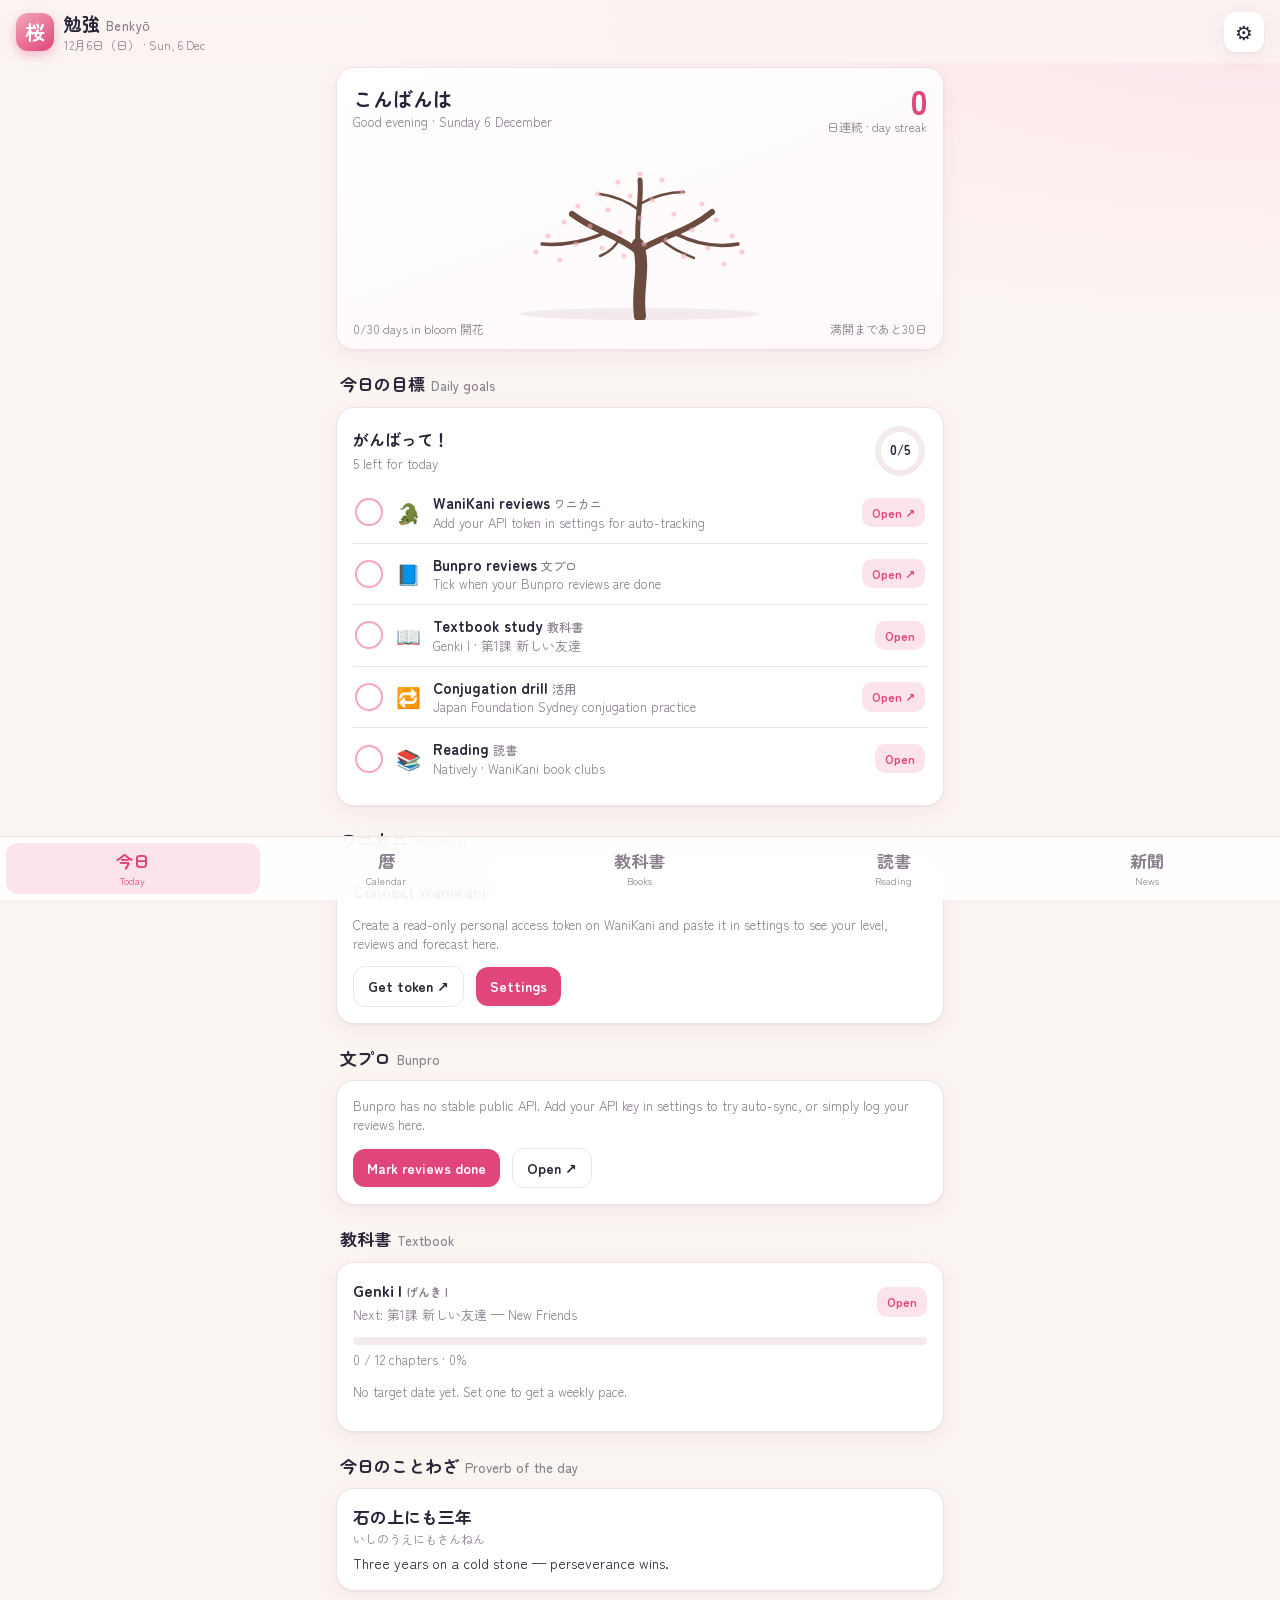
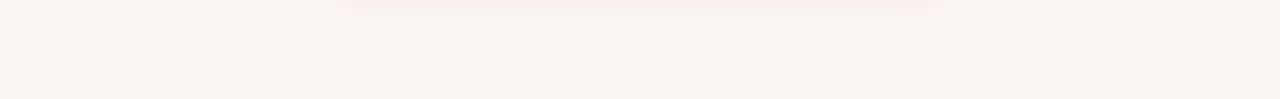
==== index.html @ b080b716 "Add sakura-themed Japanese study planner PWA Tracks WaniKani (API v2), Bunpro (legacy key, manual fa" ====
<!doctype html>
<html lang="en">
<head>
  <meta charset="utf-8">
  <meta name="viewport" content="width=device-width, initial-scale=1, viewport-fit=cover">
  <title>勉強 Benkyō</title>
  <meta name="description" content="Japanese study planner: WaniKani, Bunpro, Genki, Quartet, reading and news.">
  <meta name="theme-color" content="#fbf5f2" media="(prefers-color-scheme: light)">
  <meta name="theme-color" content="#15131f" media="(prefers-color-scheme: dark)">
  <meta name="apple-mobile-web-app-capable" content="yes">
  <meta name="mobile-web-app-capable" content="yes">
  <meta name="apple-mobile-web-app-status-bar-style" content="black-translucent">
  <meta name="apple-mobile-web-app-title" content="勉強">
  <link rel="manifest" href="manifest.webmanifest">
  <link rel="apple-touch-icon" href="icons/apple-touch-icon.png">
  <link rel="icon" href="icons/icon-192.png">
  <link rel="preconnect" href="https://fonts.googleapis.com">
  <link rel="preconnect" href="https://fonts.gstatic.com" crossorigin>
  <link rel="stylesheet" href="https://fonts.googleapis.com/css2?family=Zen+Maru+Gothic:wght@400;500;700&display=swap">
  <link rel="stylesheet" href="css/style.css">
</head>
<body>
  <header class="topbar">
    <div class="brand">
      <span class="brand-mark">桜</span>
      <div>
        <div class="brand-title">勉強 <small>Benkyō</small></div>
        <div class="brand-date" id="today-label"></div>
      </div>
    </div>
    <button class="icon-btn" data-action="open-settings" aria-label="Settings 設定">⚙︎</button>
  </header>

  <main id="view" tabindex="-1"></main>

  <nav class="tabbar" aria-label="Sections">
    <button data-tab="today"><span class="tab-ja">今日</span><span class="tab-en">Today</span></button>
    <button data-tab="calendar"><span class="tab-ja">暦</span><span class="tab-en">Calendar</span></button>
    <button data-tab="books"><span class="tab-ja">教科書</span><span class="tab-en">Books</span></button>
    <button data-tab="reading"><span class="tab-ja">読書</span><span class="tab-en">Reading</span></button>
    <button data-tab="news"><span class="tab-ja">新聞</span><span class="tab-en">News</span></button>
  </nav>

  <div class="sheet-backdrop" id="sheet-backdrop" hidden></div>
  <section class="sheet" id="sheet" hidden aria-modal="true" role="dialog"></section>
  <div class="toast" id="toast" hidden></div>

  <script type="module" src="js/app.js"></script>
</body>
</html>
---- css/style.css ----
/* 桜 theme — washi paper, cherry blossom pinks, indigo ink, vermilion accents. */

:root {
  --bg: #fbf5f2;
  --bg-grad: radial-gradient(120% 60% at 100% 0%, #fde4ea 0%, rgba(253, 228, 234, 0) 60%);
  --card: #ffffff;
  --card-2: #fff8f9;
  --ink: #2a2438;
  --muted: #8a7f8d;
  --line: #f1e2e6;
  --sakura: #f4a7b9;
  --sakura-deep: #e0457b;
  --sakura-soft: #fde4ea;
  --ai: #2f3e75;
  --matcha: #6f9a5b;
  --shu: #d9483b;
  --gold: #c9973f;
  --heat-0: #f3eaec;
  --heat-1: #fbd3dd;
  --heat-2: #f6a9bc;
  --heat-3: #ec7096;
  --heat-4: #c93a6b;
  --shadow: 0 1px 2px rgba(80, 30, 50, 0.05), 0 6px 20px rgba(160, 60, 100, 0.07);
  --radius: 18px;
  --font: 'Zen Maru Gothic', 'Hiragino Maru Gothic ProN', 'Hiragino Sans', -apple-system, system-ui, sans-serif;
  color-scheme: light;
}

@media (prefers-color-scheme: dark) {
  :root:not([data-theme='light']) {
    --bg: #15131f;
    --bg-grad: radial-gradient(120% 60% at 100% 0%, #3a2135 0%, rgba(58, 33, 53, 0) 60%);
    --card: #211d2e;
    --card-2: #282336;
    --ink: #f4eef2;
    --muted: #a69bb0;
    --line: #322b42;
    --sakura-soft: #3d2537;
    --ai: #8ea0e6;
    --heat-0: #2a2538;
    --heat-1: #4f2c45;
    --heat-2: #7e3a62;
    --heat-3: #b84a7f;
    --heat-4: #f07aa6;
    --shadow: 0 1px 2px rgba(0, 0, 0, 0.3), 0 8px 24px rgba(0, 0, 0, 0.25);
    color-scheme: dark;
  }
}

:root[data-theme='dark'] {
  --bg: #15131f;
  --bg-grad: radial-gradient(120% 60% at 100% 0%, #3a2135 0%, rgba(58, 33, 53, 0) 60%);
  --card: #211d2e;
  --card-2: #282336;
  --ink: #f4eef2;
  --muted: #a69bb0;
  --line: #322b42;
  --sakura-soft: #3d2537;
  --ai: #8ea0e6;
  --heat-0: #2a2538;
  --heat-1: #4f2c45;
  --heat-2: #7e3a62;
  --heat-3: #b84a7f;
  --heat-4: #f07aa6;
  --shadow: 0 1px 2px rgba(0, 0, 0, 0.3), 0 8px 24px rgba(0, 0, 0, 0.25);
  color-scheme: dark;
}

* { box-sizing: border-box; -webkit-tap-highlight-color: transparent; }

html, body { margin: 0; }

body {
  font-family: var(--font);
  background: var(--bg-grad), var(--bg);
  background-attachment: fixed;
  color: var(--ink);
  min-height: 100vh;
  min-height: 100dvh;
  -webkit-font-smoothing: antialiased;
  line-height: 1.45;
}

a { color: var(--sakura-deep); text-decoration: none; }
button { font: inherit; color: inherit; }
input, select, textarea { font: inherit; color: var(--ink); }

/* ---------- top bar ---------- */

.topbar {
  position: sticky;
  top: 0;
  z-index: 10;
  display: flex;
  align-items: center;
  justify-content: space-between;
  padding: calc(env(safe-area-inset-top) + 10px) 16px 10px;
  background: color-mix(in srgb, var(--bg) 82%, transparent);
  backdrop-filter: saturate(1.4) blur(14px);
  -webkit-backdrop-filter: saturate(1.4) blur(14px);
}

.brand { display: flex; align-items: center; gap: 10px; }
.brand-mark {
  display: grid; place-items: center;
  width: 38px; height: 38px; border-radius: 12px;
  background: linear-gradient(145deg, var(--sakura), var(--sakura-deep));
  color: #fff; font-weight: 700; font-size: 20px;
  box-shadow: 0 4px 12px rgba(224, 69, 123, 0.35);
}
.brand-title { font-weight: 700; font-size: 18px; letter-spacing: 0.02em; }
.brand-title small { font-weight: 500; color: var(--muted); font-size: 13px; }
.brand-date { font-size: 12px; color: var(--muted); }

.icon-btn {
  border: 0; background: var(--card); width: 40px; height: 40px; border-radius: 12px;
  font-size: 20px; box-shadow: var(--shadow); cursor: pointer;
}

/* ---------- layout ---------- */

main {
  padding: 4px 16px calc(env(safe-area-inset-bottom) + 96px);
  max-width: 640px;
  margin: 0 auto;
  outline: none;
}

.section-title {
  display: flex; align-items: baseline; justify-content: space-between; gap: 8px;
  margin: 22px 4px 10px; font-size: 15px; font-weight: 700;
}
.section-title .ja { font-size: 17px; }
.section-title .en { color: var(--muted); font-weight: 500; font-size: 13px; margin-left: 6px; }

.card {
  background: var(--card);
  border-radius: var(--radius);
  box-shadow: var(--shadow);
  padding: 16px;
  margin-bottom: 12px;
  border: 1px solid var(--line);
}
.card h3 { margin: 0 0 4px; font-size: 16px; }
.card .sub { color: var(--muted); font-size: 13px; }

.row { display: flex; align-items: center; gap: 12px; }
.row.between { justify-content: space-between; }
.grow { flex: 1; min-width: 0; }
.muted { color: var(--muted); }
.small { font-size: 12px; }
.center { text-align: center; }
.hidden { display: none !important; }

.btn {
  display: inline-flex; align-items: center; justify-content: center; gap: 6px;
  border: 0; border-radius: 12px; padding: 9px 14px; cursor: pointer;
  background: var(--sakura-soft); color: var(--sakura-deep); font-weight: 700; font-size: 14px;
}
.btn.primary { background: var(--sakura-deep); color: #fff; }
.btn.ghost { background: transparent; border: 1px solid var(--line); color: var(--ink); }
.btn.small { padding: 6px 10px; font-size: 12px; border-radius: 10px; }
.btn.danger { background: transparent; color: var(--shu); border: 1px solid var(--line); }

.pill {
  display: inline-flex; align-items: center; gap: 4px; padding: 3px 9px;
  border-radius: 999px; background: var(--sakura-soft); color: var(--sakura-deep);
  font-size: 12px; font-weight: 700;
}
.pill.ok { background: color-mix(in srgb, var(--matcha) 18%, transparent); color: var(--matcha); }
.pill.warn { background: color-mix(in srgb, var(--shu) 15%, transparent); color: var(--shu); }
.pill.ai { background: color-mix(in srgb, var(--ai) 15%, transparent); color: var(--ai); }

.bar { height: 8px; border-radius: 99px; background: var(--heat-0); overflow: hidden; }
.bar > span { display: block; height: 100%; border-radius: 99px; background: linear-gradient(90deg, var(--sakura), var(--sakura-deep)); transition: width 0.4s; }

.empty { text-align: center; color: var(--muted); padding: 18px 8px; font-size: 14px; }

/* ---------- hero (tree + streak) ---------- */

.hero {
  position: relative; overflow: hidden;
  background: linear-gradient(160deg, var(--card) 0%, var(--card-2) 100%);
  padding: 16px 16px 12px;
}
.hero-top { display: flex; justify-content: space-between; align-items: flex-start; gap: 12px; }
.greeting { font-size: 20px; font-weight: 700; }
.greeting-en { color: var(--muted); font-size: 13px; }
.streak { text-align: right; }
.streak-num { font-size: 34px; font-weight: 700; color: var(--sakura-deep); line-height: 1; }
.streak-label { font-size: 12px; color: var(--muted); }
.tree-wrap { position: relative; height: 180px; margin-top: 4px; }
.tree-wrap svg { width: 100%; height: 100%; }
.bloom { transform-box: fill-box; transform-origin: center; animation: pop 0.5s ease-out both; }
@keyframes pop { from { transform: scale(0); } to { transform: scale(1); } }
.petal { position: absolute; top: -10px; font-size: 14px; opacity: 0; animation: fall linear infinite backwards; pointer-events: none; }
@keyframes fall {
  0% { transform: translate(0, 0) rotate(0deg); opacity: 0; }
  10% { opacity: 0.9; }
  100% { transform: translate(-40px, 200px) rotate(260deg); opacity: 0; }
}
.tree-caption { display: flex; justify-content: space-between; font-size: 12px; color: var(--muted); }

.proverb { font-size: 14px; }
.proverb .jp { font-size: 17px; font-weight: 700; }

/* ---------- goals ---------- */

.goal {
  display: flex; align-items: center; gap: 12px; padding: 10px 2px;
  border-bottom: 1px solid var(--line);
}
.goal:last-child { border-bottom: 0; }
.check {
  flex: none; width: 28px; height: 28px; border-radius: 50%;
  border: 2px solid var(--sakura); background: transparent; cursor: pointer;
  display: grid; place-items: center; color: #fff; font-size: 15px; transition: all 0.2s;
}
.check.on { background: var(--sakura-deep); border-color: var(--sakura-deep); }
.goal-icon { font-size: 20px; width: 26px; text-align: center; }
.goal-name { font-weight: 700; font-size: 15px; }
.goal-name .ja { color: var(--muted); font-weight: 500; font-size: 12px; margin-left: 4px; }
.goal.done .goal-name { text-decoration: line-through; text-decoration-color: var(--sakura); opacity: 0.75; }
.goal-open { font-size: 12px; padding: 6px 10px; }

.ring { width: 54px; height: 54px; }
.ring circle { fill: none; stroke-width: 6; }
.ring .track { stroke: var(--heat-0); }
.ring .val { stroke: var(--sakura-deep); stroke-linecap: round; transition: stroke-dashoffset 0.4s; }
.ring text { font-size: 13px; font-weight: 700; fill: var(--ink); }

/* ---------- stats ---------- */

.stats { display: grid; grid-template-columns: repeat(3, 1fr); gap: 8px; margin-top: 12px; }
.stat { background: var(--card-2); border-radius: 14px; padding: 10px; text-align: center; border: 1px solid var(--line); }
.stat b { display: block; font-size: 22px; }
.stat span { font-size: 11px; color: var(--muted); }

.forecast { display: flex; align-items: flex-end; gap: 2px; height: 46px; margin-top: 10px; }
.forecast span { flex: 1; background: var(--sakura); border-radius: 3px 3px 0 0; min-height: 2px; opacity: 0.85; }
.forecast-axis { display: flex; justify-content: space-between; font-size: 10px; color: var(--muted); margin-top: 2px; }

.srs { display: flex; height: 10px; border-radius: 99px; overflow: hidden; margin-top: 12px; }
.srs-legend { display: flex; flex-wrap: wrap; gap: 4px 12px; font-size: 11px; color: var(--muted); margin-top: 6px; }
.srs-legend i { display: inline-block; width: 8px; height: 8px; border-radius: 2px; margin-right: 4px; }

/* ---------- calendar ---------- */

.cal-head { display: flex; align-items: center; justify-content: space-between; margin-bottom: 10px; }
.cal-head h3 { margin: 0; }
.cal-grid { display: grid; grid-template-columns: repeat(7, 1fr); gap: 5px; }
.cal-dow { text-align: center; font-size: 11px; color: var(--muted); padding-bottom: 2px; }
.cal-dow.sun { color: var(--shu); }
.cal-day {
  aspect-ratio: 1; border-radius: 10px; border: 0; cursor: pointer; position: relative;
  background: var(--heat-0); font-size: 13px; font-weight: 700; padding: 0;
  display: flex; flex-direction: column; align-items: center; justify-content: center;
}
.cal-day.l1 { background: var(--heat-1); }
.cal-day.l2 { background: var(--heat-2); }
.cal-day.l3 { background: var(--heat-3); color: #fff; }
.cal-day.l4 { background: var(--heat-4); color: #fff; }
.cal-day.today { outline: 2px solid var(--ai); outline-offset: 1px; }
.cal-day.future { opacity: 0.45; }
.cal-day.blank { background: transparent; cursor: default; }
.cal-dots { display: flex; gap: 2px; margin-top: 2px; height: 5px; }
.cal-dots i { width: 4px; height: 4px; border-radius: 50%; }
.legend { display: flex; align-items: center; gap: 4px; justify-content: flex-end; font-size: 11px; color: var(--muted); margin-top: 10px; }
.legend i { width: 12px; height: 12px; border-radius: 3px; display: inline-block; }
.act-legend { display: flex; flex-wrap: wrap; gap: 6px 12px; margin-top: 10px; font-size: 12px; color: var(--muted); }
.act-legend i { display: inline-block; width: 8px; height: 8px; border-radius: 50%; margin-right: 4px; }

.year-strip { display: grid; grid-auto-flow: column; grid-template-rows: repeat(7, auto); grid-auto-columns: minmax(0, 1fr); gap: 2px; }
.year-strip i { aspect-ratio: 1; border-radius: 2px; background: var(--heat-0); }
.year-strip i.l1 { background: var(--heat-1); }
.year-strip i.l2 { background: var(--heat-2); }
.year-strip i.l3 { background: var(--heat-3); }
.year-strip i.l4 { background: var(--heat-4); }

.badges { display: grid; grid-template-columns: repeat(3, 1fr); gap: 8px; }
.badge {
  background: var(--card); border: 1px solid var(--line); border-radius: 16px;
  padding: 12px 6px; text-align: center; box-shadow: var(--shadow);
}
.badge .b-icon { font-size: 28px; }
.badge .b-ja { font-weight: 700; font-size: 13px; margin-top: 2px; }
.badge .b-en { font-size: 10.5px; color: var(--muted); }
.badge.locked { opacity: 0.38; filter: grayscale(1); box-shadow: none; }

/* ---------- books ---------- */

.segmented {
  display: flex; background: var(--card); border: 1px solid var(--line); border-radius: 14px;
  padding: 4px; gap: 4px; overflow-x: auto; margin-bottom: 12px;
}
.segmented button {
  flex: 1; border: 0; background: transparent; border-radius: 10px; padding: 8px 6px;
  font-weight: 700; font-size: 13px; white-space: nowrap; cursor: pointer; color: var(--muted);
}
.segmented button.on { background: var(--sakura-deep); color: #fff; }

.chapter { padding: 0; overflow: hidden; }
.chapter > summary {
  list-style: none; display: flex; align-items: center; gap: 12px; padding: 14px 16px; cursor: pointer;
}
.chapter > summary::-webkit-details-marker { display: none; }
.ch-num {
  flex: none; width: 38px; height: 38px; border-radius: 12px; display: grid; place-items: center;
  font-weight: 700; background: var(--sakura-soft); color: var(--sakura-deep);
}
.chapter.complete .ch-num { background: var(--sakura-deep); color: #fff; }
.ch-title { font-weight: 700; }
.ch-title .en { display: block; font-size: 12px; color: var(--muted); font-weight: 500; }
.ch-body { padding: 0 16px 16px; border-top: 1px solid var(--line); }
.chips { display: flex; flex-wrap: wrap; gap: 6px; margin-top: 12px; }
.chip {
  border: 1.5px solid var(--line); background: var(--card-2); border-radius: 999px;
  padding: 6px 11px; font-size: 13px; cursor: pointer; font-weight: 500;
}
.chip.on { background: var(--sakura-deep); border-color: var(--sakura-deep); color: #fff; }
.grammar { margin: 12px 0 0; padding: 0; list-style: none; }
.grammar li { display: flex; align-items: center; gap: 10px; padding: 6px 0; font-size: 14px; }
.grammar .check { width: 22px; height: 22px; font-size: 12px; }
.grammar li.on span { opacity: 0.6; text-decoration: line-through; text-decoration-color: var(--sakura); }

.pace { display: grid; grid-template-columns: 1fr 1fr; gap: 8px; margin-top: 12px; }

/* ---------- reading / news ---------- */

.book-item .title { font-weight: 700; }
.stepper { display: flex; align-items: center; gap: 6px; }
.stepper button { width: 32px; height: 32px; border-radius: 10px; border: 1px solid var(--line); background: var(--card-2); cursor: pointer; font-weight: 700; }
.stepper input { width: 64px; text-align: center; border: 1px solid var(--line); border-radius: 10px; padding: 6px; background: var(--card-2); }

.news-item { display: flex; gap: 12px; align-items: flex-start; padding: 12px 2px; border-bottom: 1px solid var(--line); }
.news-item:last-child { border-bottom: 0; }
.news-item a { color: var(--ink); font-weight: 500; font-size: 15px; }
.news-item.read a { color: var(--muted); }
.news-date { font-size: 11px; color: var(--muted); margin-top: 2px; }

.link-list { display: grid; gap: 8px; }
.link-tile {
  display: flex; align-items: center; gap: 12px; padding: 12px 14px; border-radius: 14px;
  background: var(--card); border: 1px solid var(--line); color: var(--ink); box-shadow: var(--shadow);
}
.link-tile .grow b { display: block; font-size: 14px; }
.link-tile .grow span { font-size: 12px; color: var(--muted); }

/* ---------- forms ---------- */

.field { display: block; margin: 12px 0; }
.field > span { display: block; font-size: 13px; font-weight: 700; margin-bottom: 4px; }
.field > small { display: block; color: var(--muted); font-size: 12px; margin-top: 4px; }
.input {
  width: 100%; border: 1px solid var(--line); background: var(--card-2); border-radius: 12px;
  padding: 10px 12px; font-size: 16px; /* ≥16px avoids iOS zoom */
}
.switch-row { display: flex; align-items: center; justify-content: space-between; padding: 8px 0; border-bottom: 1px solid var(--line); }
.switch { position: relative; width: 48px; height: 28px; flex: none; }
.switch input { opacity: 0; width: 0; height: 0; }
.switch span { position: absolute; inset: 0; background: var(--heat-0); border-radius: 99px; transition: 0.2s; cursor: pointer; }
.switch span::after { content: ''; position: absolute; width: 22px; height: 22px; left: 3px; top: 3px; border-radius: 50%; background: #fff; box-shadow: 0 1px 3px rgba(0,0,0,0.25); transition: 0.2s; }
.switch input:checked + span { background: var(--sakura-deep); }
.switch input:checked + span::after { transform: translateX(20px); }

/* ---------- tab bar ---------- */

.tabbar {
  position: fixed; left: 0; right: 0; bottom: 0; z-index: 20;
  display: grid; grid-template-columns: repeat(5, 1fr);
  padding: 6px 6px calc(env(safe-area-inset-bottom) + 6px);
  background: color-mix(in srgb, var(--card) 88%, transparent);
  backdrop-filter: saturate(1.4) blur(16px);
  -webkit-backdrop-filter: saturate(1.4) blur(16px);
  border-top: 1px solid var(--line);
}
.tabbar button {
  border: 0; background: transparent; cursor: pointer; padding: 6px 2px; border-radius: 12px;
  display: flex; flex-direction: column; align-items: center; color: var(--muted);
}
.tab-ja { font-size: 17px; font-weight: 700; }
.tab-en { font-size: 10px; }
.tabbar button.on { color: var(--sakura-deep); background: var(--sakura-soft); }

/* ---------- sheet & toast ---------- */

.sheet-backdrop { position: fixed; inset: 0; background: rgba(20, 10, 20, 0.4); z-index: 30; }
.sheet {
  position: fixed; left: 0; right: 0; bottom: 0; z-index: 31;
  max-height: 88vh; overflow-y: auto; background: var(--bg);
  border-radius: 24px 24px 0 0; padding: 10px 16px calc(env(safe-area-inset-bottom) + 20px);
  max-width: 640px; margin: 0 auto; animation: up 0.25s ease-out;
}
@keyframes up { from { transform: translateY(100%); } to { transform: translateY(0); } }
.sheet-grip { width: 40px; height: 5px; border-radius: 9px; background: var(--line); margin: 0 auto 10px; }
.sheet h2 { margin: 4px 0 8px; font-size: 20px; }

.toast {
  position: fixed; left: 50%; bottom: calc(env(safe-area-inset-bottom) + 86px); transform: translateX(-50%);
  z-index: 40; background: var(--ink); color: var(--bg); padding: 10px 16px; border-radius: 14px;
  font-size: 14px; font-weight: 700; box-shadow: var(--shadow); max-width: calc(100% - 32px); text-align: center;
}

@media (prefers-reduced-motion: reduce) {
  .petal, .bloom, .sheet { animation: none; }
}
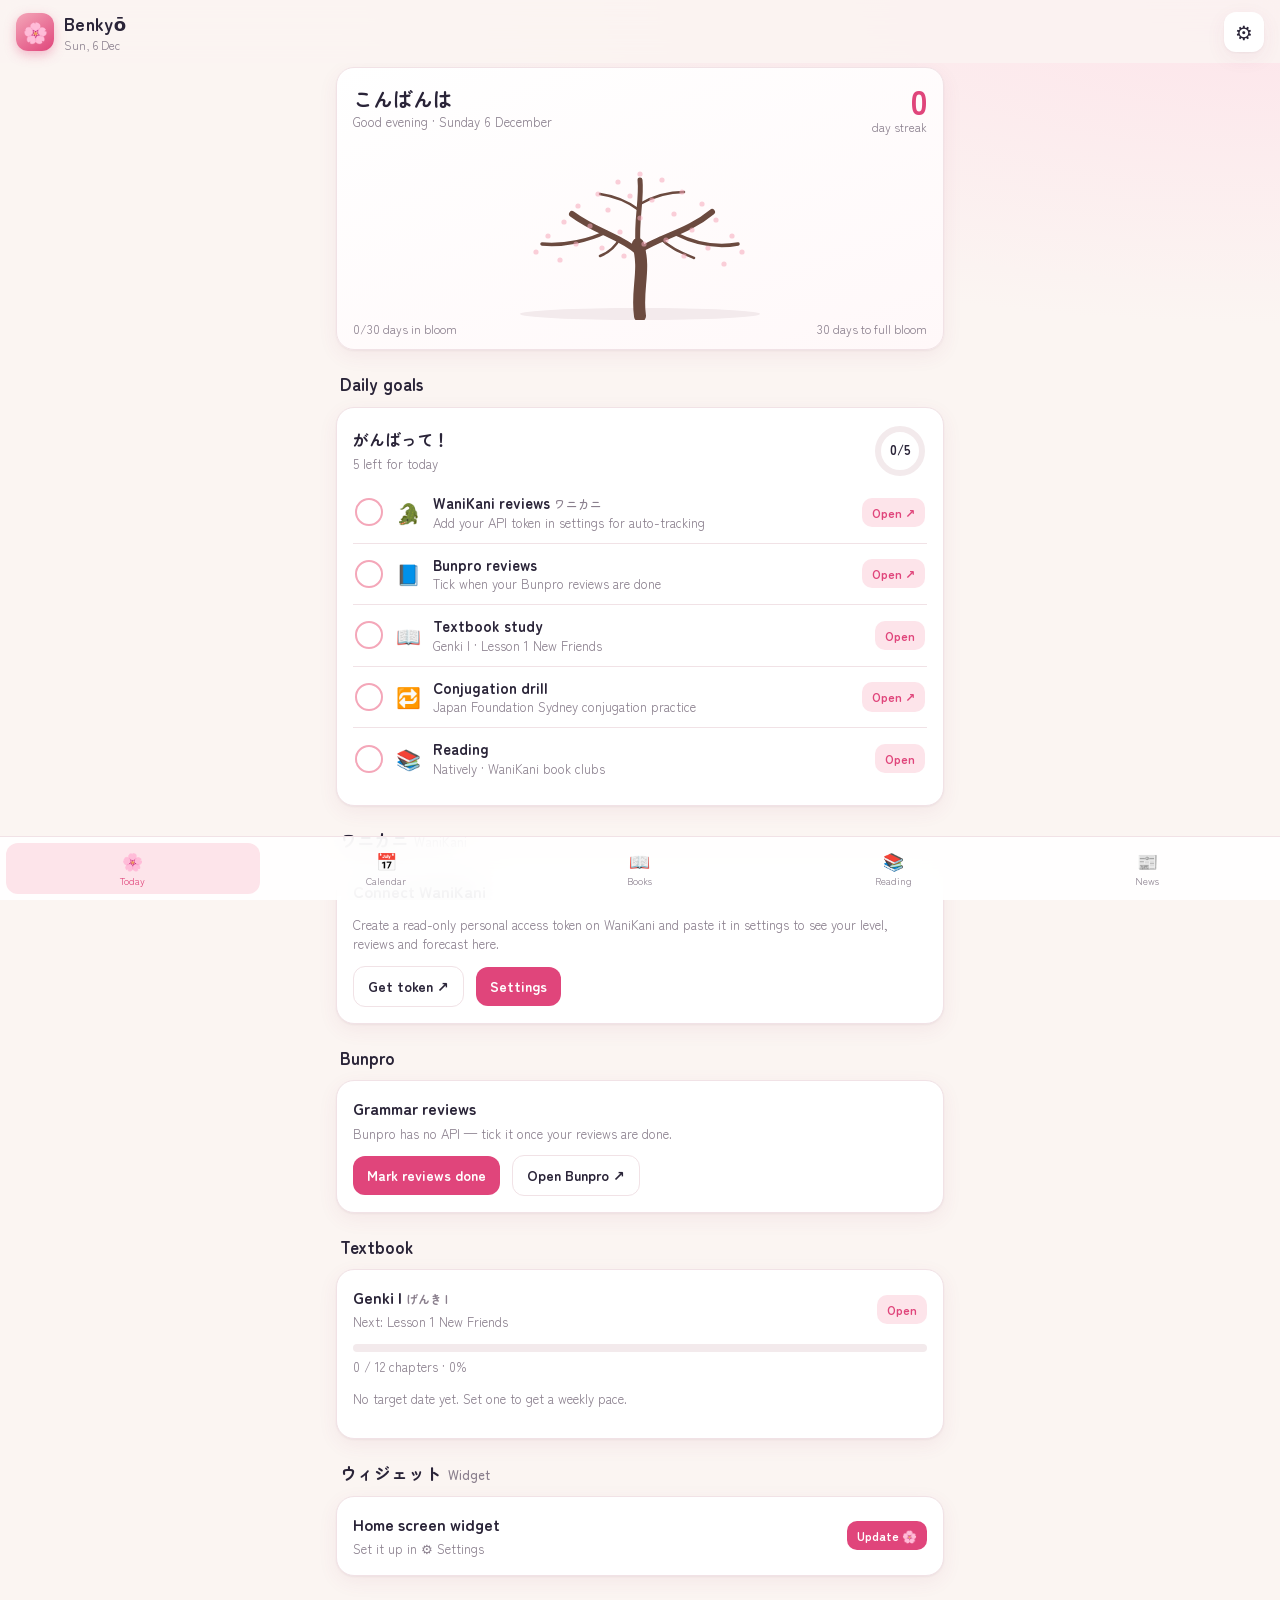
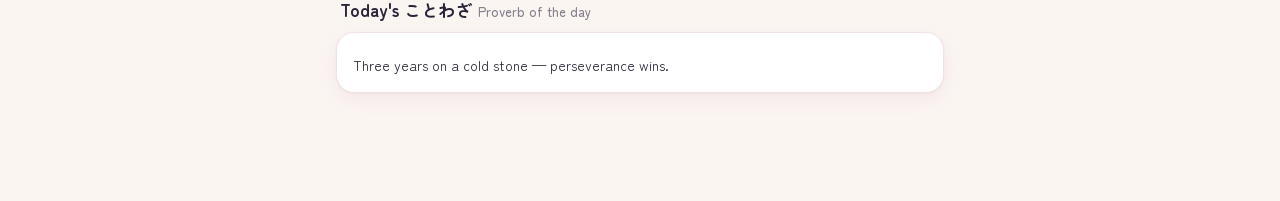
==== commit 59be65b4: "Show only WaniKani-learned kanji, with tap-to-reveal furigana Kanji passed to Guru on WaniKani are f" ====
--- a/index.html
+++ b/index.html
@@ -3,14 +3,14 @@
 <head>
   <meta charset="utf-8">
   <meta name="viewport" content="width=device-width, initial-scale=1, viewport-fit=cover">
-  <title>勉強 Benkyō</title>
+  <title>Benkyō</title>
   <meta name="description" content="Japanese study planner: WaniKani, Bunpro, Genki, Quartet, reading and news.">
   <meta name="theme-color" content="#fbf5f2" media="(prefers-color-scheme: light)">
   <meta name="theme-color" content="#15131f" media="(prefers-color-scheme: dark)">
   <meta name="apple-mobile-web-app-capable" content="yes">
   <meta name="mobile-web-app-capable" content="yes">
   <meta name="apple-mobile-web-app-status-bar-style" content="black-translucent">
-  <meta name="apple-mobile-web-app-title" content="勉強">
+  <meta name="apple-mobile-web-app-title" content="Benkyō">
   <link rel="manifest" href="manifest.webmanifest">
   <link rel="apple-touch-icon" href="icons/apple-touch-icon.png">
   <link rel="icon" href="icons/icon-192.png">
@@ -22,23 +22,23 @@
 <body>
   <header class="topbar">
     <div class="brand">
-      <span class="brand-mark">桜</span>
+      <span class="brand-mark">🌸</span>
       <div>
-        <div class="brand-title">勉強 <small>Benkyō</small></div>
+        <div class="brand-title">Benkyō</div>
         <div class="brand-date" id="today-label"></div>
       </div>
     </div>
-    <button class="icon-btn" data-action="open-settings" aria-label="Settings 設定">⚙︎</button>
+    <button class="icon-btn" data-action="open-settings" aria-label="Settings">⚙︎</button>
   </header>
 
   <main id="view" tabindex="-1"></main>
 
   <nav class="tabbar" aria-label="Sections">
-    <button data-tab="today"><span class="tab-ja">今日</span><span class="tab-en">Today</span></button>
-    <button data-tab="calendar"><span class="tab-ja">暦</span><span class="tab-en">Calendar</span></button>
-    <button data-tab="books"><span class="tab-ja">教科書</span><span class="tab-en">Books</span></button>
-    <button data-tab="reading"><span class="tab-ja">読書</span><span class="tab-en">Reading</span></button>
-    <button data-tab="news"><span class="tab-ja">新聞</span><span class="tab-en">News</span></button>
+    <button data-tab="today"><span class="tab-ja"></span><span class="tab-en">Today</span></button>
+    <button data-tab="calendar"><span class="tab-ja"></span><span class="tab-en">Calendar</span></button>
+    <button data-tab="books"><span class="tab-ja"></span><span class="tab-en">Books</span></button>
+    <button data-tab="reading"><span class="tab-ja"></span><span class="tab-en">Reading</span></button>
+    <button data-tab="news"><span class="tab-ja"></span><span class="tab-en">News</span></button>
   </nav>
 
   <div class="sheet-backdrop" id="sheet-backdrop" hidden></div>
--- a/css/style.css
+++ b/css/style.css
@@ -404,3 +404,24 @@
 @media (prefers-reduced-motion: reduce) {
   .petal, .bloom, .sheet { animation: none; }
 }
+
+/* ---------- learned kanji & furigana ---------- */
+
+.fg {
+  cursor: pointer;
+  text-decoration: underline dotted color-mix(in srgb, var(--sakura-deep) 45%, transparent);
+  text-underline-offset: 0.22em;
+  text-decoration-thickness: 1.5px;
+}
+.ja-hint { color: var(--muted); font-weight: 500; }
+.furi {
+  position: absolute; z-index: 50; pointer-events: none;
+  background: var(--ink); color: var(--bg); font-weight: 700; font-size: 14px;
+  padding: 4px 10px; border-radius: 10px; box-shadow: var(--shadow); white-space: nowrap;
+  animation: furi-in 0.15s ease-out;
+}
+.furi::after {
+  content: ''; position: absolute; left: 50%; bottom: -5px; transform: translateX(-50%);
+  border: 5px solid transparent; border-bottom: 0; border-top-color: var(--ink);
+}
+@keyframes furi-in { from { opacity: 0; transform: translateY(4px); } to { opacity: 1; transform: none; } }
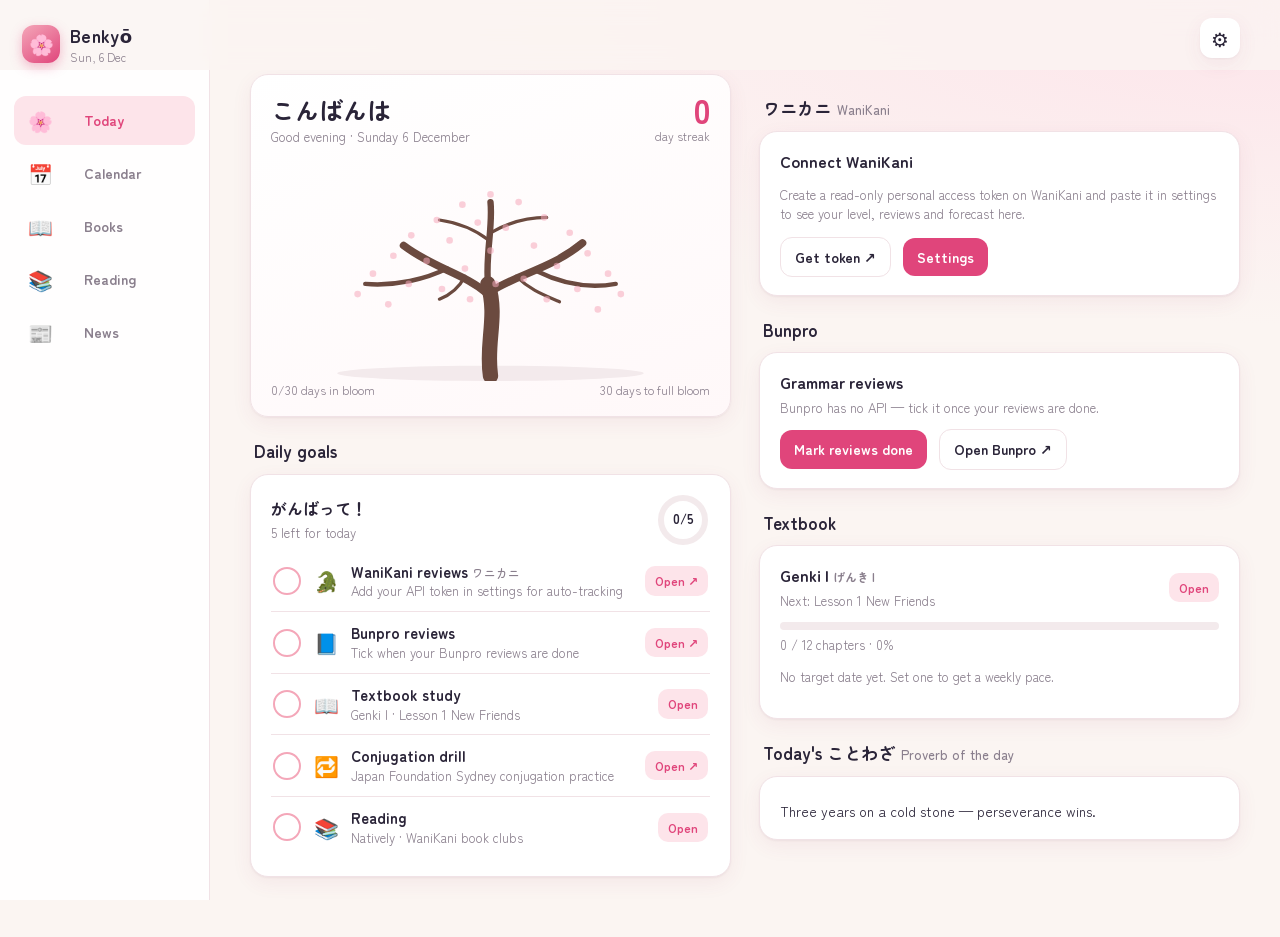
==== commit b6a0f003: "Desktop dashboard layout, installable taskbar app, gist sync On wide screens the app uses a sidebar " ====
--- a/index.html
+++ b/index.html
@@ -28,7 +28,11 @@
         <div class="brand-date" id="today-label"></div>
       </div>
     </div>
-    <button class="icon-btn" data-action="open-settings" aria-label="Settings">⚙︎</button>
+    <div class="top-actions">
+      <span class="pill" id="sync-badge" hidden></span>
+      <button class="btn small" id="install-btn" data-action="install" hidden>⬇ Install app</button>
+      <button class="icon-btn" data-action="open-settings" aria-label="Settings">⚙︎</button>
+    </div>
   </header>
 
   <main id="view" tabindex="-1"></main>
--- a/css/style.css
+++ b/css/style.css
@@ -67,6 +67,7 @@
 }
 
 * { box-sizing: border-box; -webkit-tap-highlight-color: transparent; }
+[hidden] { display: none !important; }
 
 html, body { margin: 0; }
 
@@ -425,3 +426,68 @@
   border: 5px solid transparent; border-bottom: 0; border-top-color: var(--ink);
 }
 @keyframes furi-in { from { opacity: 0; transform: translateY(4px); } to { opacity: 1; transform: none; } }
+
+/* ---------- top bar actions ---------- */
+
+.top-actions { display: flex; align-items: center; gap: 8px; margin-left: auto; }
+#sync-badge { cursor: default; }
+
+/* ---------- dashboard columns (stack on phones) ---------- */
+
+.dash > .col { min-width: 0; }
+
+/* ---------- desktop: sidebar + two-column dashboard ---------- */
+
+@media (min-width: 1000px) {
+  :root { --sidebar: 210px; }
+
+  .topbar { padding: 18px 40px 12px calc(var(--sidebar) + 40px); z-index: 30; }
+  .topbar .brand { position: fixed; left: 22px; top: 22px; }
+
+  main {
+    max-width: 1360px;
+    margin: 0;
+    padding: 4px 40px 48px calc(var(--sidebar) + 40px);
+  }
+
+  .dash {
+    display: grid;
+    grid-template-columns: minmax(0, 1fr) minmax(0, 1fr);
+    gap: 0 28px;
+    align-items: start;
+  }
+
+  .tabbar {
+    top: 0; right: auto; bottom: 0; width: var(--sidebar);
+    display: flex; flex-direction: column; gap: 4px;
+    padding: 96px 14px 20px;
+    border-top: 0; border-right: 1px solid var(--line);
+  }
+  .tabbar button {
+    flex-direction: row; justify-content: flex-start; gap: 12px;
+    padding: 10px 14px; text-align: left;
+  }
+  .tab-ja { font-size: 20px; min-width: 2.2em; }
+  .tab-en { font-size: 14px; font-weight: 700; }
+
+  .tree-wrap { height: 230px; }
+  .greeting { font-size: 24px; }
+
+  .sheet {
+    top: 50%; bottom: auto; left: 50%; right: auto;
+    width: min(600px, calc(100vw - 80px)); max-height: 86vh;
+    transform: translate(-50%, -50%);
+    border-radius: 24px; padding: 18px 28px 28px;
+    animation: pop-in 0.18s ease-out;
+  }
+  @keyframes pop-in { from { opacity: 0; transform: translate(-50%, -46%); } to { opacity: 1; transform: translate(-50%, -50%); } }
+  .sheet-grip { display: none; }
+
+  .toast { bottom: 28px; left: calc(50% + var(--sidebar) / 2); }
+  .badges { grid-template-columns: repeat(4, 1fr); }
+  .card { padding: 18px 20px; }
+}
+
+@media (min-width: 1500px) {
+  .badges { grid-template-columns: repeat(6, 1fr); }
+}
